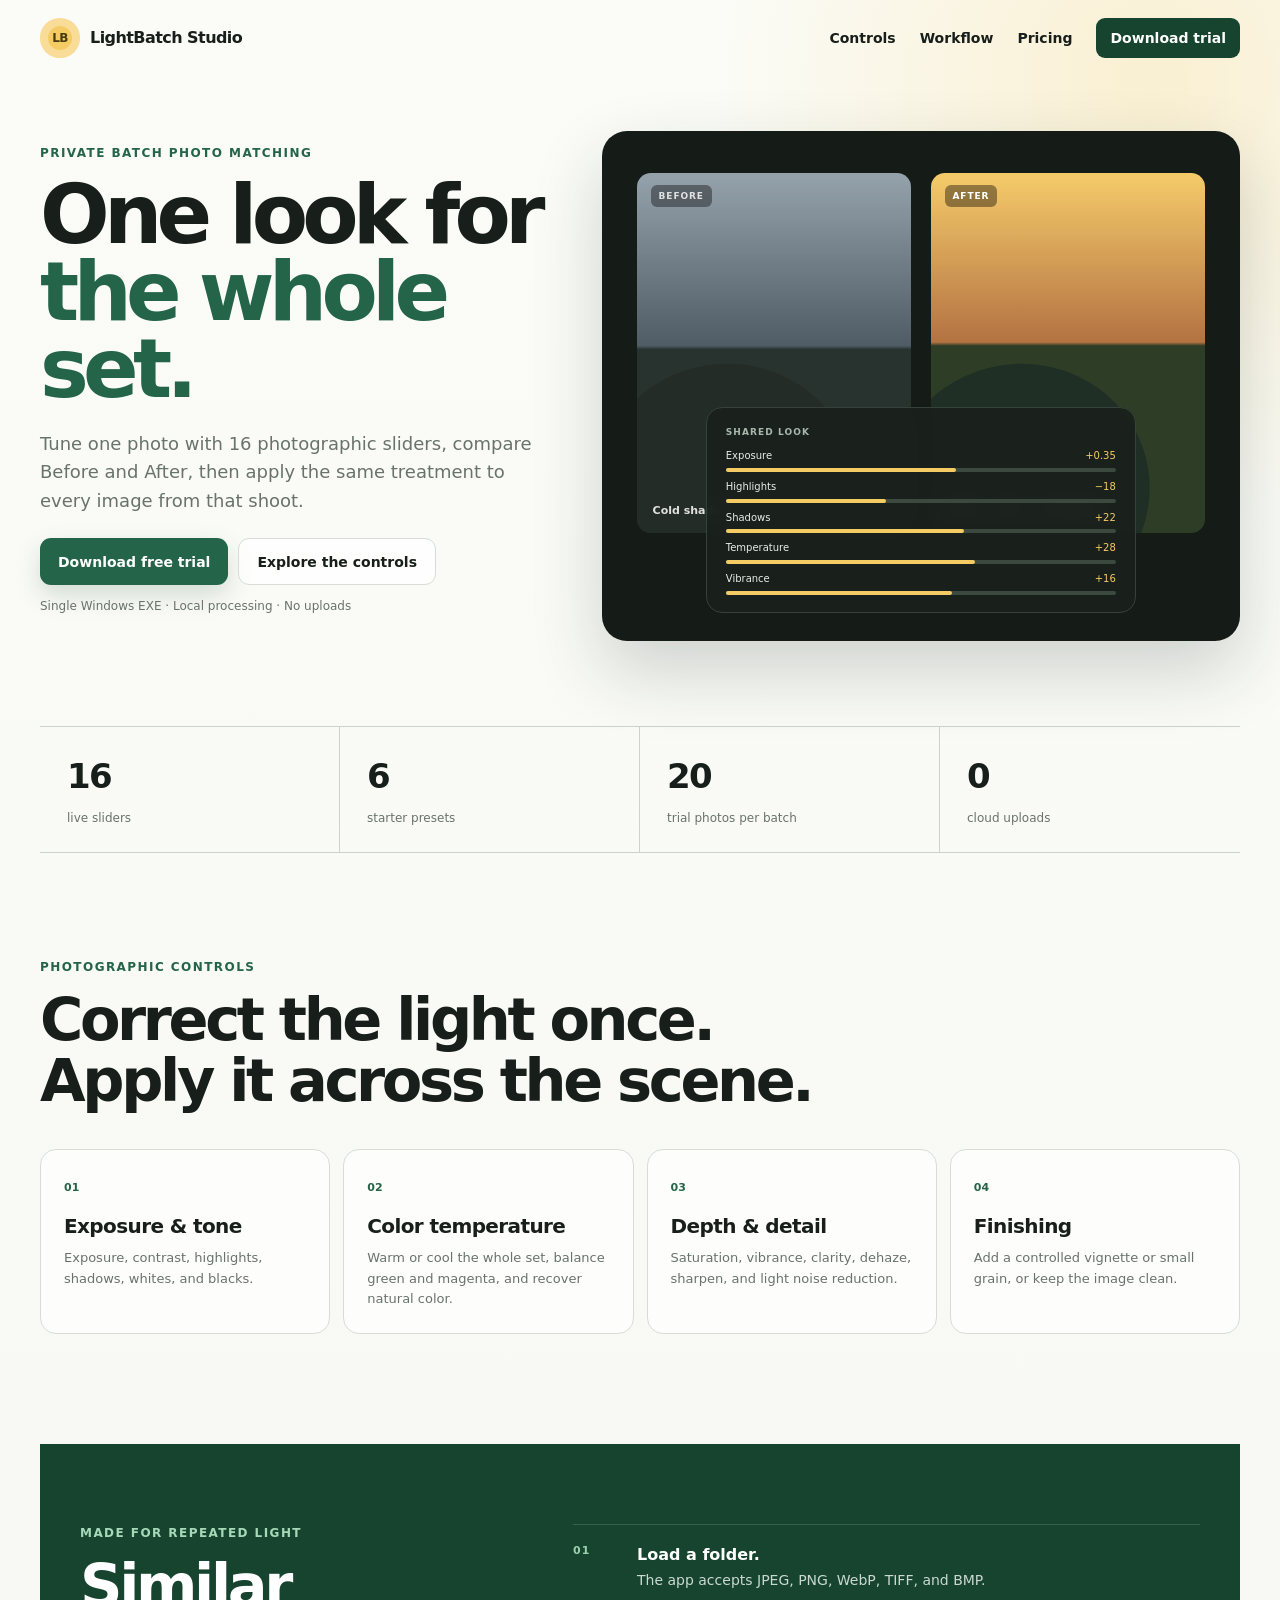
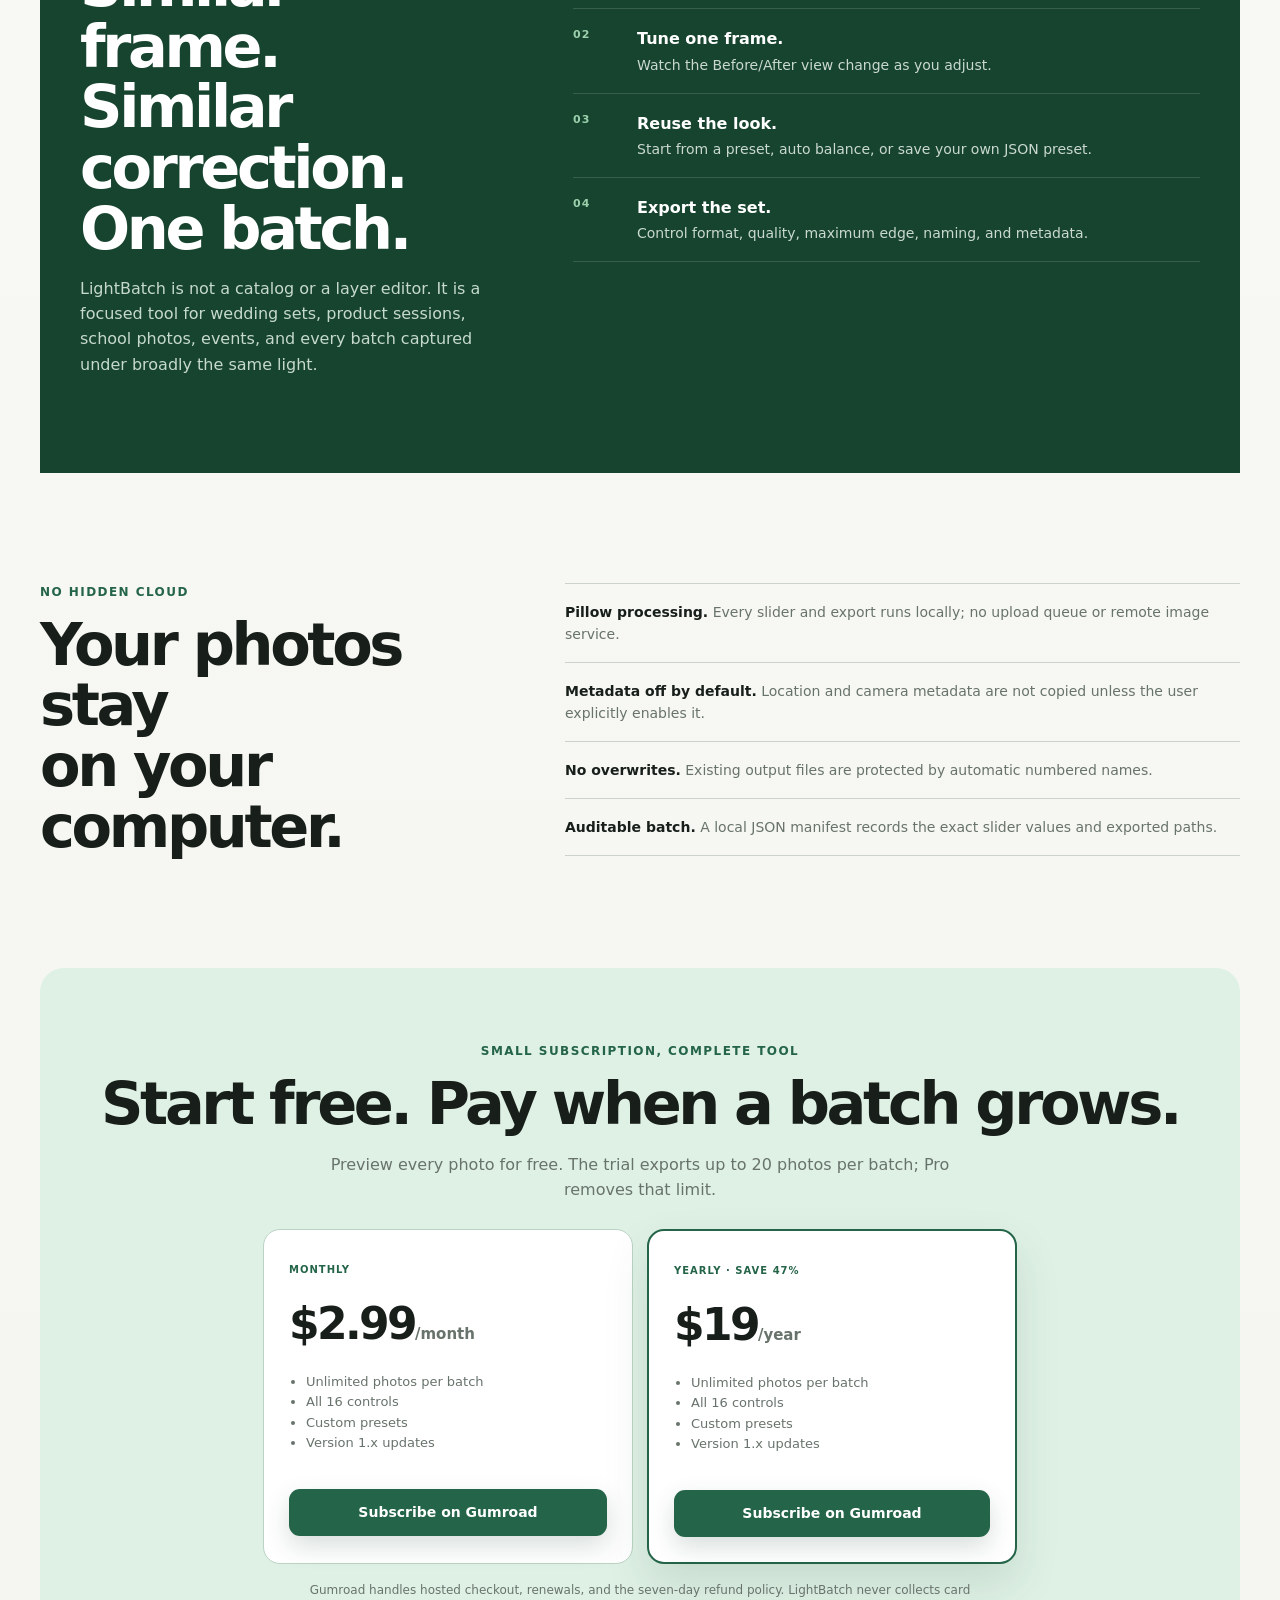
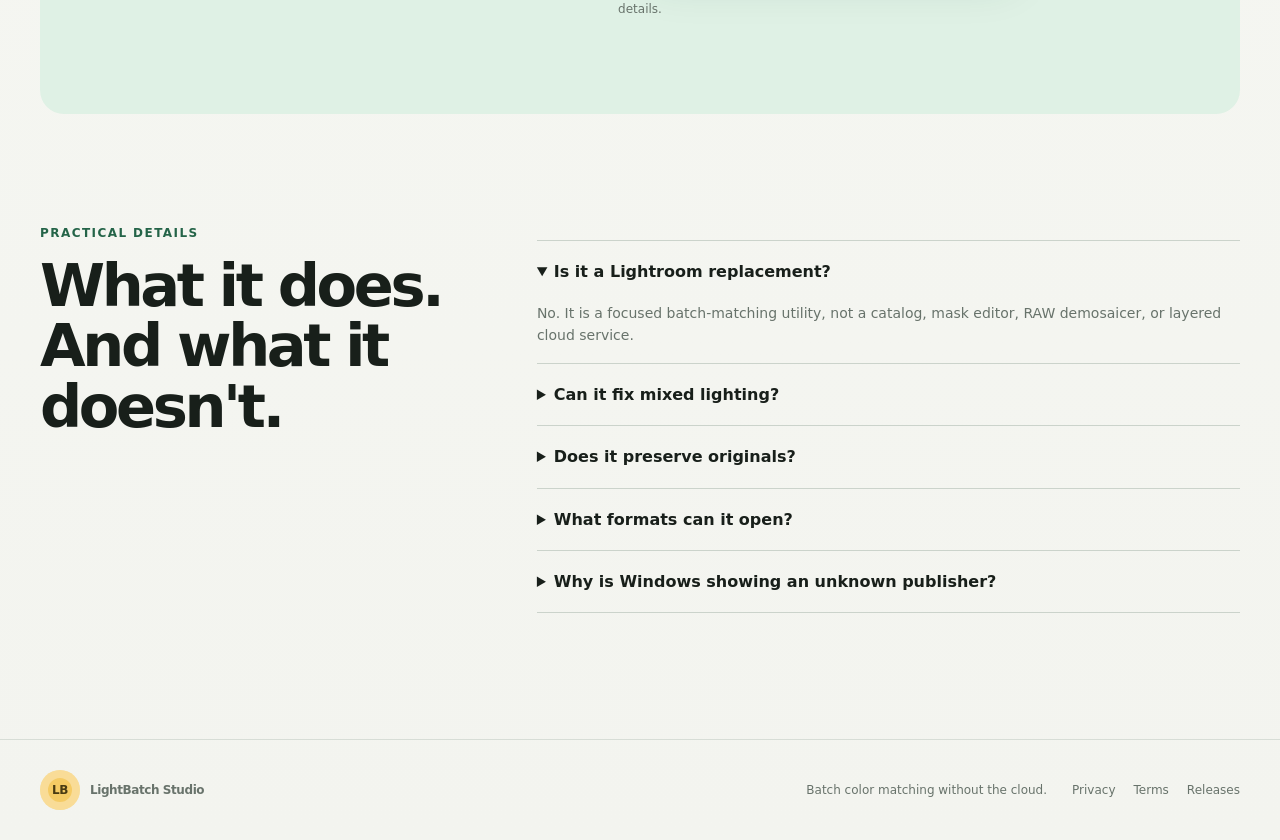
==== index.html @ d5721e48 "Publish LightBatch Studio 1.0" ====
<!doctype html>
<html lang="en">
<head>
  <meta charset="utf-8">
  <meta name="viewport" content="width=device-width, initial-scale=1">
  <meta name="description" content="LightBatch Studio applies one photographic color treatment to a whole set of similarly lit photos. 16 sliders, live preview, local batch export.">
  <meta property="og:title" content="LightBatch Studio — one look for the whole set">
  <meta property="og:description" content="Tune one photo with 16 sliders, then batch-apply the same look locally.">
  <meta property="og:image" content="https://mudycrafter-rubbish-coder.github.io/lightbatch-studio/assets/cover-1280x720.png">
  <title>LightBatch Studio — batch color matching for photos</title>
  <link rel="stylesheet" href="styles.css">
</head>
<body>
  <header class="nav">
    <a class="brand" href="#"><span class="sun">LB</span><span>LightBatch Studio</span></a>
    <nav><a href="#controls">Controls</a><a href="#workflow">Workflow</a><a href="#pricing">Pricing</a><a class="nav-download" href="https://github.com/Mudycrafter-rubbish-coder/lightbatch-studio/releases/latest/download/LightBatchStudio.exe">Download trial</a></nav>
  </header>

  <main>
    <section class="hero">
      <div class="copy">
        <p class="eyebrow">Private batch photo matching</p>
        <h1>One look for<br><em>the whole set.</em></h1>
        <p class="lede">Tune one photo with 16 photographic sliders, compare Before and After, then apply the same treatment to every image from that shoot.</p>
        <div class="actions">
          <a class="button primary" href="https://github.com/Mudycrafter-rubbish-coder/lightbatch-studio/releases/latest/download/LightBatchStudio.exe">Download free trial</a>
          <a class="button quiet" href="#controls">Explore the controls</a>
        </div>
        <p class="micro">Single Windows EXE · Local processing · No uploads</p>
      </div>
      <div class="visual">
        <div class="photo before"><span>BEFORE</span><i></i><b>Cold shade</b></div>
        <div class="photo after"><span>AFTER</span><i></i><b>Warm · clear · consistent</b></div>
        <div class="slider-card">
          <p>SHARED LOOK</p>
          <label>Exposure <span>+0.35</span></label><div class="track"><i style="width:59%"></i></div>
          <label>Highlights <span>−18</span></label><div class="track"><i style="width:41%"></i></div>
          <label>Shadows <span>+22</span></label><div class="track"><i style="width:61%"></i></div>
          <label>Temperature <span>+28</span></label><div class="track"><i style="width:64%"></i></div>
          <label>Vibrance <span>+16</span></label><div class="track"><i style="width:58%"></i></div>
        </div>
      </div>
    </section>

    <section class="strip">
      <div><strong>16</strong><span>live sliders</span></div>
      <div><strong>6</strong><span>starter presets</span></div>
      <div><strong>20</strong><span>trial photos per batch</span></div>
      <div><strong>0</strong><span>cloud uploads</span></div>
    </section>

    <section class="controls" id="controls">
      <p class="eyebrow">Photographic controls</p>
      <h2>Correct the light once.<br>Apply it across the scene.</h2>
      <div class="control-grid">
        <article><span>01</span><h3>Exposure & tone</h3><p>Exposure, contrast, highlights, shadows, whites, and blacks.</p></article>
        <article><span>02</span><h3>Color temperature</h3><p>Warm or cool the whole set, balance green and magenta, and recover natural color.</p></article>
        <article><span>03</span><h3>Depth & detail</h3><p>Saturation, vibrance, clarity, dehaze, sharpen, and light noise reduction.</p></article>
        <article><span>04</span><h3>Finishing</h3><p>Add a controlled vignette or small grain, or keep the image clean.</p></article>
      </div>
    </section>

    <section class="workflow" id="workflow">
      <div>
        <p class="eyebrow">Made for repeated light</p>
        <h2>Similar frame.<br>Similar correction.<br>One batch.</h2>
        <p>LightBatch is not a catalog or a layer editor. It is a focused tool for wedding sets, product sessions, school photos, events, and every batch captured under broadly the same light.</p>
      </div>
      <ol>
        <li><b>01</b><span><strong>Load a folder.</strong> The app accepts JPEG, PNG, WebP, TIFF, and BMP.</span></li>
        <li><b>02</b><span><strong>Tune one frame.</strong> Watch the Before/After view change as you adjust.</span></li>
        <li><b>03</b><span><strong>Reuse the look.</strong> Start from a preset, auto balance, or save your own JSON preset.</span></li>
        <li><b>04</b><span><strong>Export the set.</strong> Control format, quality, maximum edge, naming, and metadata.</span></li>
      </ol>
    </section>

    <section class="privacy">
      <div>
        <p class="eyebrow">No hidden cloud</p>
        <h2>Your photos stay<br>on your computer.</h2>
      </div>
      <div class="privacy-points">
        <p><b>Pillow processing.</b> Every slider and export runs locally; no upload queue or remote image service.</p>
        <p><b>Metadata off by default.</b> Location and camera metadata are not copied unless the user explicitly enables it.</p>
        <p><b>No overwrites.</b> Existing output files are protected by automatic numbered names.</p>
        <p><b>Auditable batch.</b> A local JSON manifest records the exact slider values and exported paths.</p>
      </div>
    </section>

    <section class="pricing" id="pricing">
      <p class="eyebrow">Small subscription, complete tool</p>
      <h2>Start free. Pay when a batch grows.</h2>
      <p>Preview every photo for free. The trial exports up to 20 photos per batch; Pro removes that limit.</p>
      <div class="plans">
        <article><span>MONTHLY</span><strong>$2.99<small>/month</small></strong><ul><li>Unlimited photos per batch</li><li>All 16 controls</li><li>Custom presets</li><li>Version 1.x updates</li></ul><a class="button primary" href="https://shiyiverse1.gumroad.com/l/lightbatch-studio">Subscribe on Gumroad</a></article>
        <article class="featured"><span>YEARLY · SAVE 47%</span><strong>$19<small>/year</small></strong><ul><li>Unlimited photos per batch</li><li>All 16 controls</li><li>Custom presets</li><li>Version 1.x updates</li></ul><a class="button primary" href="https://shiyiverse1.gumroad.com/l/lightbatch-studio">Subscribe on Gumroad</a></article>
      </div>
      <p class="micro center">Gumroad handles hosted checkout, renewals, and the seven-day refund policy. LightBatch never collects card details.</p>
    </section>

    <section class="faq">
      <div><p class="eyebrow">Practical details</p><h2>What it does.<br>And what it doesn't.</h2></div>
      <dl>
        <details open><summary>Is it a Lightroom replacement?</summary><p>No. It is a focused batch-matching utility, not a catalog, mask editor, RAW demosaicer, or layered cloud service.</p></details>
        <details><summary>Can it fix mixed lighting?</summary><p>It works best when the photos share broadly similar light. Mixed foreground/background color may still need individual work.</p></details>
        <details><summary>Does it preserve originals?</summary><p>Yes. The app writes new files and never edits the source photos.</p></details>
        <details><summary>What formats can it open?</summary><p>JPEG, PNG, WebP, BMP, and TIFF. HEIC and camera RAW are not supported in version 1.0.</p></details>
        <details><summary>Why is Windows showing an unknown publisher?</summary><p>The initial release is not code-signed. Verify the published SHA-256 checksum before running it.</p></details>
      </dl>
    </section>
  </main>

  <footer>
    <div class="brand"><span class="sun">LB</span><span>LightBatch Studio</span></div>
    <p>Batch color matching without the cloud.</p>
    <div><a href="privacy.html">Privacy</a><a href="terms.html">Terms</a><a href="https://github.com/Mudycrafter-rubbish-coder/lightbatch-studio/releases">Releases</a></div>
  </footer>
</body>
</html>
---- styles.css ----
:root { --ink:#181f1a; --muted:#68736b; --bg:#f3f4ef; --card:#fff; --green:#17442f; --green2:#246448; --mint:#dff1e5; --line:#d7ddd6; --gold:#f5cb64; }
* { box-sizing:border-box; }
html { scroll-behavior:smooth; }
body { margin:0; color:var(--ink); background:radial-gradient(circle at 90% 2%,rgba(245,203,100,.26),transparent 28rem),linear-gradient(#fbfcf8,var(--bg)); font:16px/1.58 "Segoe UI",system-ui,sans-serif; }
a { color:inherit; }
.nav { width:min(1200px,calc(100% - 40px)); margin:auto; min-height:76px; display:flex; align-items:center; justify-content:space-between; gap:20px; }
.brand { display:flex; align-items:center; gap:10px; font-weight:800; letter-spacing:-.035em; text-decoration:none; }
.sun { width:40px; height:40px; display:grid; place-items:center; border-radius:50%; color:#493b12; background:var(--gold); font-size:12px; box-shadow:inset 0 0 0 8px rgba(255,255,255,.33); }
.nav nav { display:flex; gap:24px; align-items:center; font-size:14px; font-weight:650; }
.nav nav a { text-decoration:none; }
.nav-download { padding:9px 14px; border-radius:9px; color:white !important; background:var(--green); }
main { overflow:hidden; }
.hero { width:min(1200px,calc(100% - 40px)); margin:55px auto 85px; display:grid; grid-template-columns:.88fr 1.12fr; gap:60px; align-items:center; }
.eyebrow { margin:0 0 13px; color:var(--green2); font-size:12px; font-weight:850; letter-spacing:.12em; text-transform:uppercase; }
h1 { margin:0; font-size:clamp(52px,7vw,82px); line-height:.94; letter-spacing:-.07em; }
h1 em { color:var(--green2); font-style:normal; }
.lede { max-width:570px; margin:23px 0; color:var(--muted); font-size:18px; }
.actions { display:flex; flex-wrap:wrap; gap:10px; }
.button { display:inline-flex; justify-content:center; align-items:center; min-height:47px; padding:0 18px; border-radius:11px; text-decoration:none; font-size:14px; font-weight:800; }
.primary { color:white; background:var(--green2); box-shadow:0 10px 24px rgba(23,68,47,.17); }
.quiet { border:1px solid var(--line); background:rgba(255,255,255,.72); }
.micro { color:var(--muted); font-size:12px; }
.center { text-align:center; }
.visual { position:relative; min-height:510px; border-radius:25px; background:#151b17; box-shadow:0 30px 70px rgba(19,35,25,.19); }
.photo { position:absolute; top:42px; width:43%; height:360px; overflow:hidden; border-radius:14px; background:linear-gradient(#9ebbc9,#506b79 48%,#283a32 49%); }
.photo.before { left:35px; filter:saturate(.62) brightness(.88) hue-rotate(8deg); }
.photo.after { right:35px; background:linear-gradient(#e8c77b,#a8754f 47%,#34402e 48%); filter:saturate(1.2) contrast(1.06); }
.photo i { position:absolute; left:-15%; bottom:-23%; width:95%; height:70%; border-radius:50%; background:#26332b; transform:rotate(-14deg); }
.photo b { position:absolute; left:16px; bottom:14px; color:white; font-size:11px; }
.photo span { position:absolute; left:14px; top:12px; padding:4px 8px; border-radius:6px; color:white; background:rgba(0,0,0,.38); font-size:9px; font-weight:850; letter-spacing:.1em; }
.slider-card { position:absolute; left:50%; bottom:28px; width:430px; transform:translateX(-50%); padding:17px 19px; border:1px solid #354239; border-radius:16px; background:rgba(26,33,28,.93); color:#e8eee9; backdrop-filter:blur(10px); }
.slider-card p { margin:0 0 9px; color:#a9b7ad; font-size:9px; font-weight:850; letter-spacing:.12em; }
.slider-card label { display:flex; justify-content:space-between; margin-top:7px; font-size:10px; }
.slider-card label span { color:var(--gold); }
.track { height:4px; margin-top:4px; border-radius:5px; background:#3c493f; }
.track i { display:block; height:100%; border-radius:inherit; background:var(--gold); }
.strip { width:min(1200px,calc(100% - 40px)); margin:0 auto 105px; display:grid; grid-template-columns:repeat(4,1fr); border-top:1px solid #cbd3cb; border-bottom:1px solid #cbd3cb; }
.strip div { padding:23px 27px; border-right:1px solid #cbd3cb; }
.strip div:last-child { border-right:0; }
.strip strong { display:block; font-size:34px; letter-spacing:-.05em; }
.strip span { color:var(--muted); font-size:12px; }
.controls, .workflow, .privacy, .pricing, .faq { width:min(1200px,calc(100% - 40px)); margin:0 auto 110px; }
h2 { margin:0; font-size:clamp(38px,5vw,59px); line-height:1.03; letter-spacing:-.057em; }
.control-grid { display:grid; grid-template-columns:repeat(4,1fr); gap:13px; margin-top:38px; }
.control-grid article { padding:23px; border:1px solid var(--line); border-radius:16px; background:rgba(255,255,255,.74); }
.control-grid span { color:var(--green2); font-size:11px; font-weight:850; }
.control-grid h3 { margin:12px 0 6px; font-size:20px; letter-spacing:-.03em; }
.control-grid p { margin:0; color:var(--muted); font-size:13px; }
.workflow { display:grid; grid-template-columns:.8fr 1.2fr; gap:75px; padding:80px max(20px,calc((100vw - 1200px)/2)); background:var(--green); color:white; }
.workflow .eyebrow { color:#a6d9b7; }
.workflow > div > p:last-child { color:#c6d9cd; }
.workflow ol { list-style:none; margin:0; padding:0; }
.workflow li { display:grid; grid-template-columns:52px 1fr; gap:12px; padding:17px 0; border-bottom:1px solid rgba(255,255,255,.14); }
.workflow li:first-child { border-top:1px solid rgba(255,255,255,.14); }
.workflow li b { color:#9bd0ad; font-size:11px; letter-spacing:.1em; }
.workflow li span { color:#cad9d0; font-size:14px; }
.workflow li strong { display:block; margin-bottom:2px; color:white; font-size:16px; }
.privacy { display:grid; grid-template-columns:.8fr 1.2fr; gap:75px; }
.privacy-points p { margin:0; padding:17px 0; border-bottom:1px solid #cbd3cb; color:var(--muted); font-size:14px; }
.privacy-points p:first-child { border-top:1px solid #cbd3cb; }
.privacy-points b { color:var(--ink); }
.pricing { padding:74px 25px 68px; border-radius:24px; background:var(--mint); text-align:center; }
.pricing > p:not(.eyebrow) { max-width:680px; margin:17px auto 27px; color:var(--muted); }
.plans { display:grid; grid-template-columns:repeat(2,minmax(270px,370px)); justify-content:center; gap:14px; text-align:left; }
.plans article { padding:25px; border:1px solid #bad3c3; border-radius:17px; background:white; }
.plans article.featured { border:2px solid var(--green2); box-shadow:0 20px 45px rgba(23,68,47,.12); }
.plans article > span { color:var(--green2); font-size:10px; font-weight:850; letter-spacing:.1em; }
.plans strong { display:block; margin:9px 0 13px; font-size:44px; letter-spacing:-.06em; }
.plans small { color:var(--muted); font-size:15px; letter-spacing:0; }
.plans ul { min-height:104px; padding-left:17px; color:var(--muted); font-size:13px; }
.plans .button { width:100%; }
.faq { display:grid; grid-template-columns:.75fr 1.25fr; gap:75px; }
details { border-top:1px solid #cbd3cb; }
details:last-child { border-bottom:1px solid #cbd3cb; }
summary { padding:18px 0; cursor:pointer; font-weight:750; }
details p { margin:0 0 17px; color:var(--muted); font-size:14px; }
footer { display:grid; grid-template-columns:1fr auto auto; gap:25px; align-items:center; padding:30px max(20px,calc((100vw - 1200px)/2)); border-top:1px solid var(--line); color:var(--muted); font-size:12px; }
footer p { margin:0; }
footer > div:last-child { display:flex; gap:18px; }
footer a { text-decoration:none; }
@media(max-width:900px){.nav nav a:not(.nav-download){display:none}.hero,.workflow,.privacy,.faq{grid-template-columns:1fr;gap:40px}.control-grid{grid-template-columns:repeat(2,1fr)}.visual{min-height:460px}}
@media(max-width:620px){.nav,.hero,.strip,.controls,.privacy,.faq{width:min(100% - 24px,1200px)}h1{font-size:54px}.hero{margin-top:26px}.visual{min-height:430px}.photo{height:300px;top:28px}.slider-card{width:calc(100% - 42px)}.strip{grid-template-columns:repeat(2,1fr)}.strip div:nth-child(2){border-right:0}.strip div:nth-child(-n+2){border-bottom:1px solid #cbd3cb}.control-grid,.plans{grid-template-columns:1fr}.workflow{padding:65px 20px}footer{grid-template-columns:1fr}}
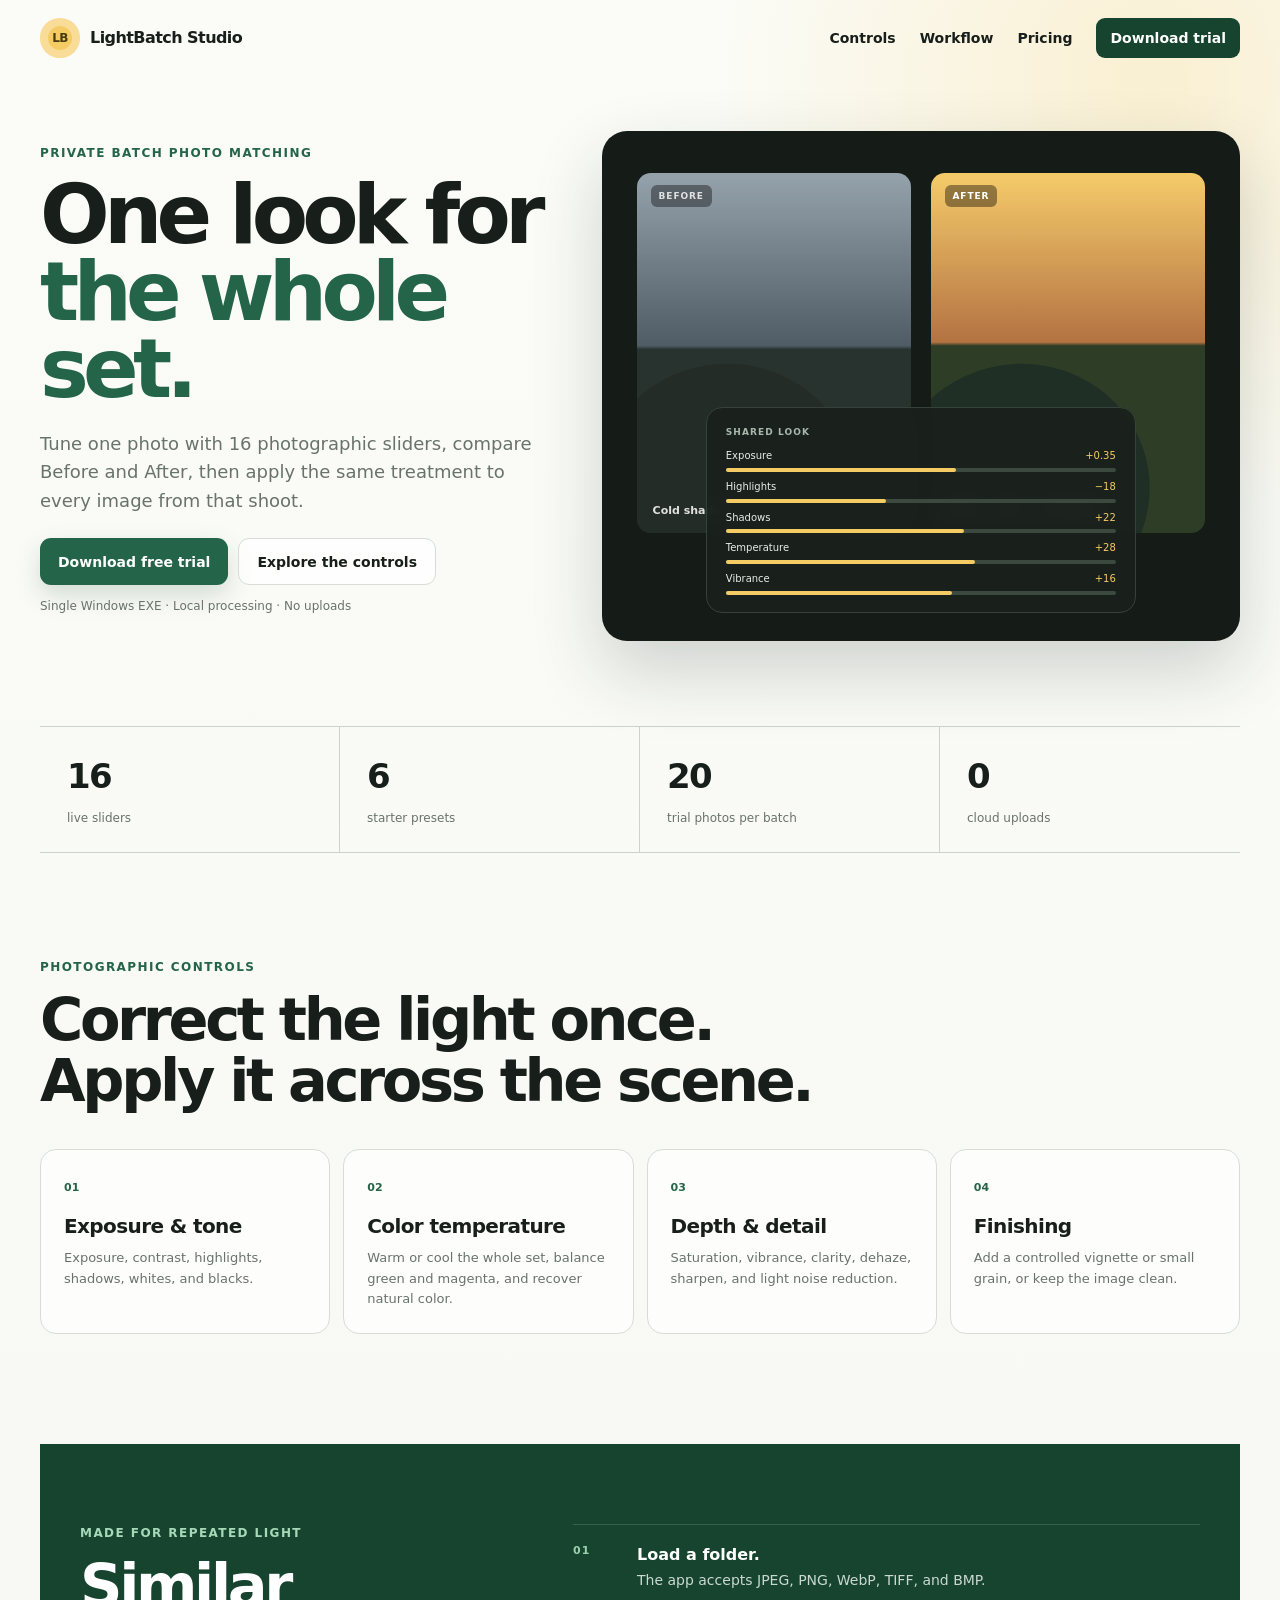
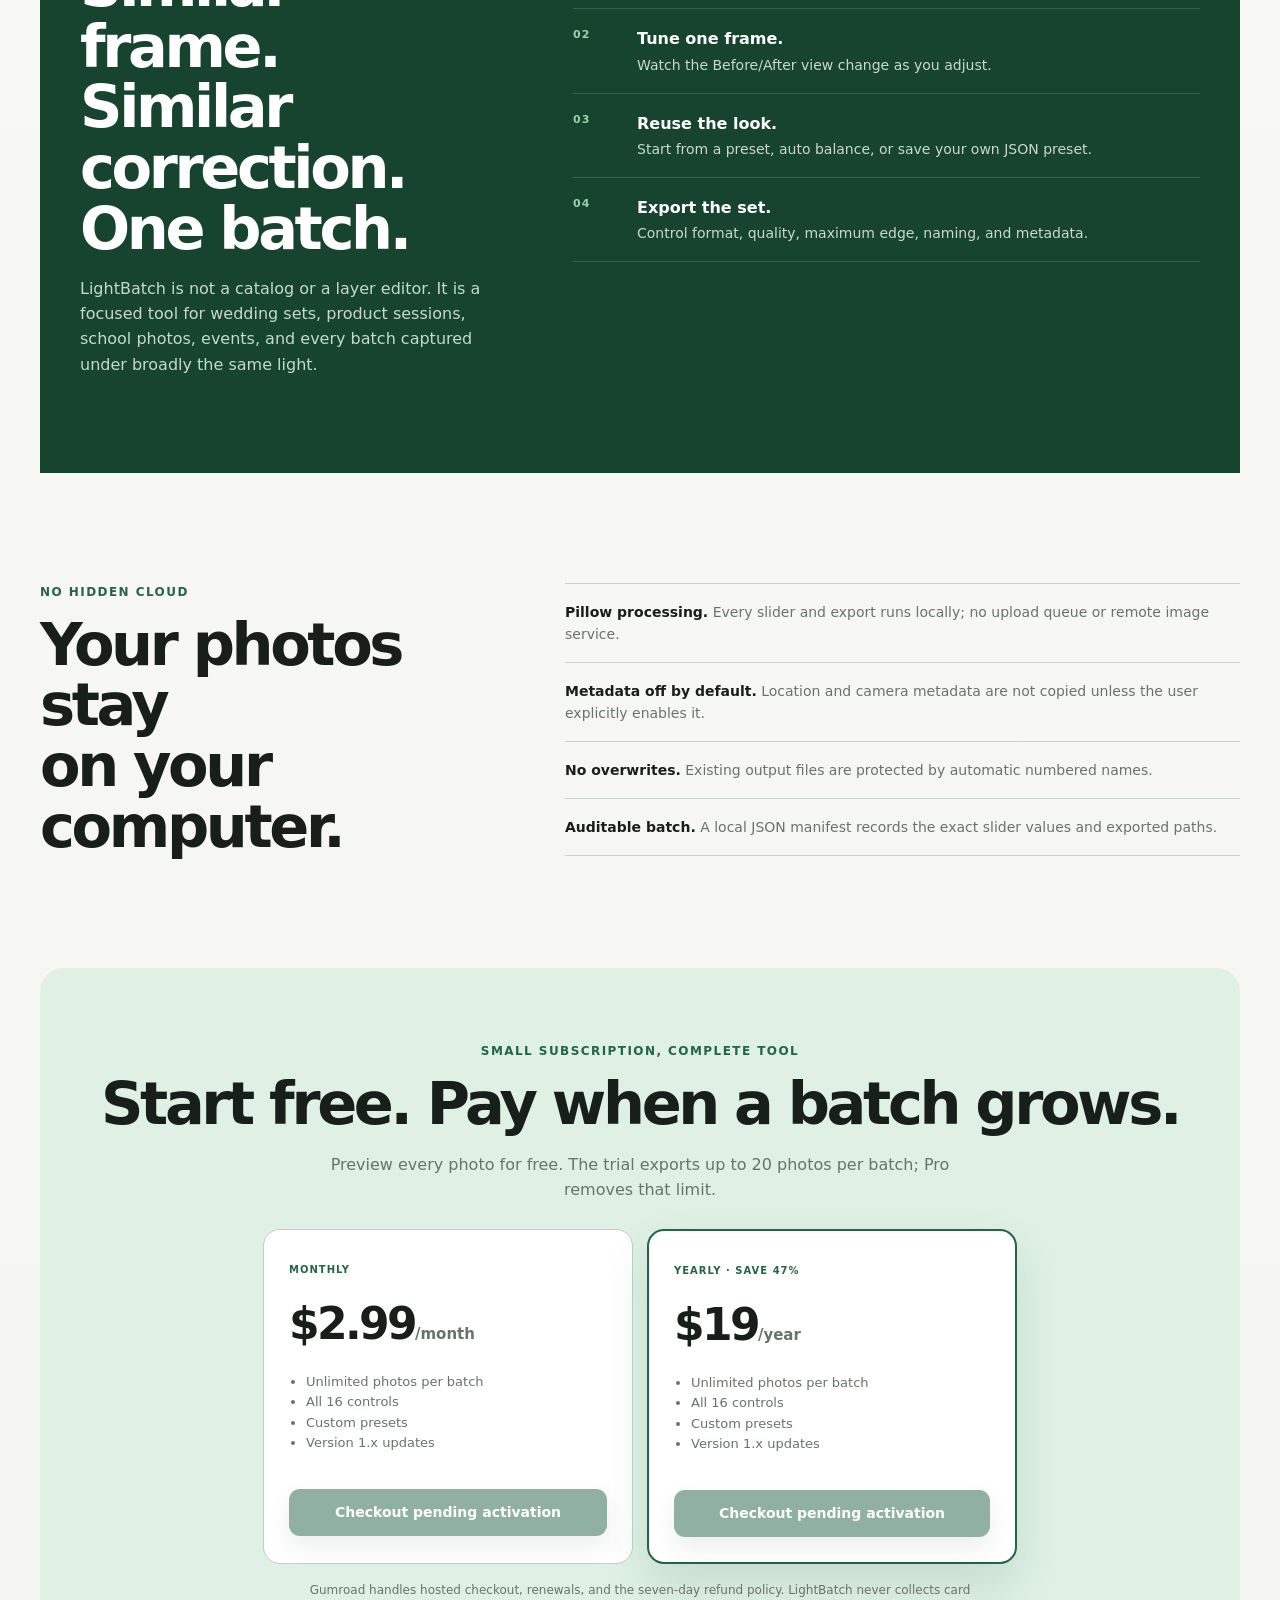
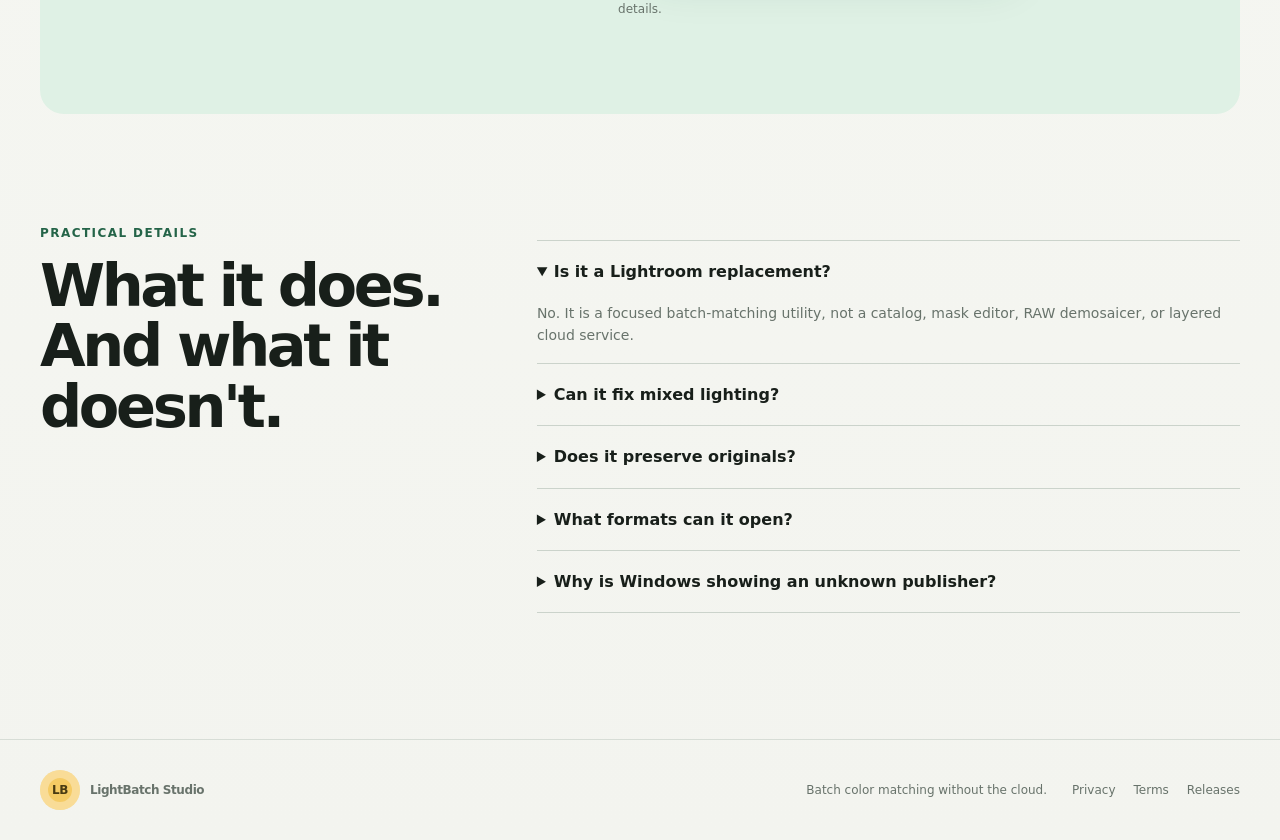
==== commit cbf1102b: "Keep paid checkout disabled until Gumroad activation" ====
--- a/index.html
+++ b/index.html
@@ -92,8 +92,8 @@
       <h2>Start free. Pay when a batch grows.</h2>
       <p>Preview every photo for free. The trial exports up to 20 photos per batch; Pro removes that limit.</p>
       <div class="plans">
-        <article><span>MONTHLY</span><strong>$2.99<small>/month</small></strong><ul><li>Unlimited photos per batch</li><li>All 16 controls</li><li>Custom presets</li><li>Version 1.x updates</li></ul><a class="button primary" href="https://shiyiverse1.gumroad.com/l/lightbatch-studio">Subscribe on Gumroad</a></article>
-        <article class="featured"><span>YEARLY · SAVE 47%</span><strong>$19<small>/year</small></strong><ul><li>Unlimited photos per batch</li><li>All 16 controls</li><li>Custom presets</li><li>Version 1.x updates</li></ul><a class="button primary" href="https://shiyiverse1.gumroad.com/l/lightbatch-studio">Subscribe on Gumroad</a></article>
+        <article><span>MONTHLY</span><strong>$2.99<small>/month</small></strong><ul><li>Unlimited photos per batch</li><li>All 16 controls</li><li>Custom presets</li><li>Version 1.x updates</li></ul><a class="button primary disabled" href="#pricing" aria-disabled="true">Checkout pending activation</a></article>
+        <article class="featured"><span>YEARLY · SAVE 47%</span><strong>$19<small>/year</small></strong><ul><li>Unlimited photos per batch</li><li>All 16 controls</li><li>Custom presets</li><li>Version 1.x updates</li></ul><a class="button primary disabled" href="#pricing" aria-disabled="true">Checkout pending activation</a></article>
       </div>
       <p class="micro center">Gumroad handles hosted checkout, renewals, and the seven-day refund policy. LightBatch never collects card details.</p>
     </section>
--- a/styles.css
+++ b/styles.css
@@ -18,6 +18,7 @@
 .actions { display:flex; flex-wrap:wrap; gap:10px; }
 .button { display:inline-flex; justify-content:center; align-items:center; min-height:47px; padding:0 18px; border-radius:11px; text-decoration:none; font-size:14px; font-weight:800; }
 .primary { color:white; background:var(--green2); box-shadow:0 10px 24px rgba(23,68,47,.17); }
+.disabled { opacity:.5; cursor:default; }
 .quiet { border:1px solid var(--line); background:rgba(255,255,255,.72); }
 .micro { color:var(--muted); font-size:12px; }
 .center { text-align:center; }
